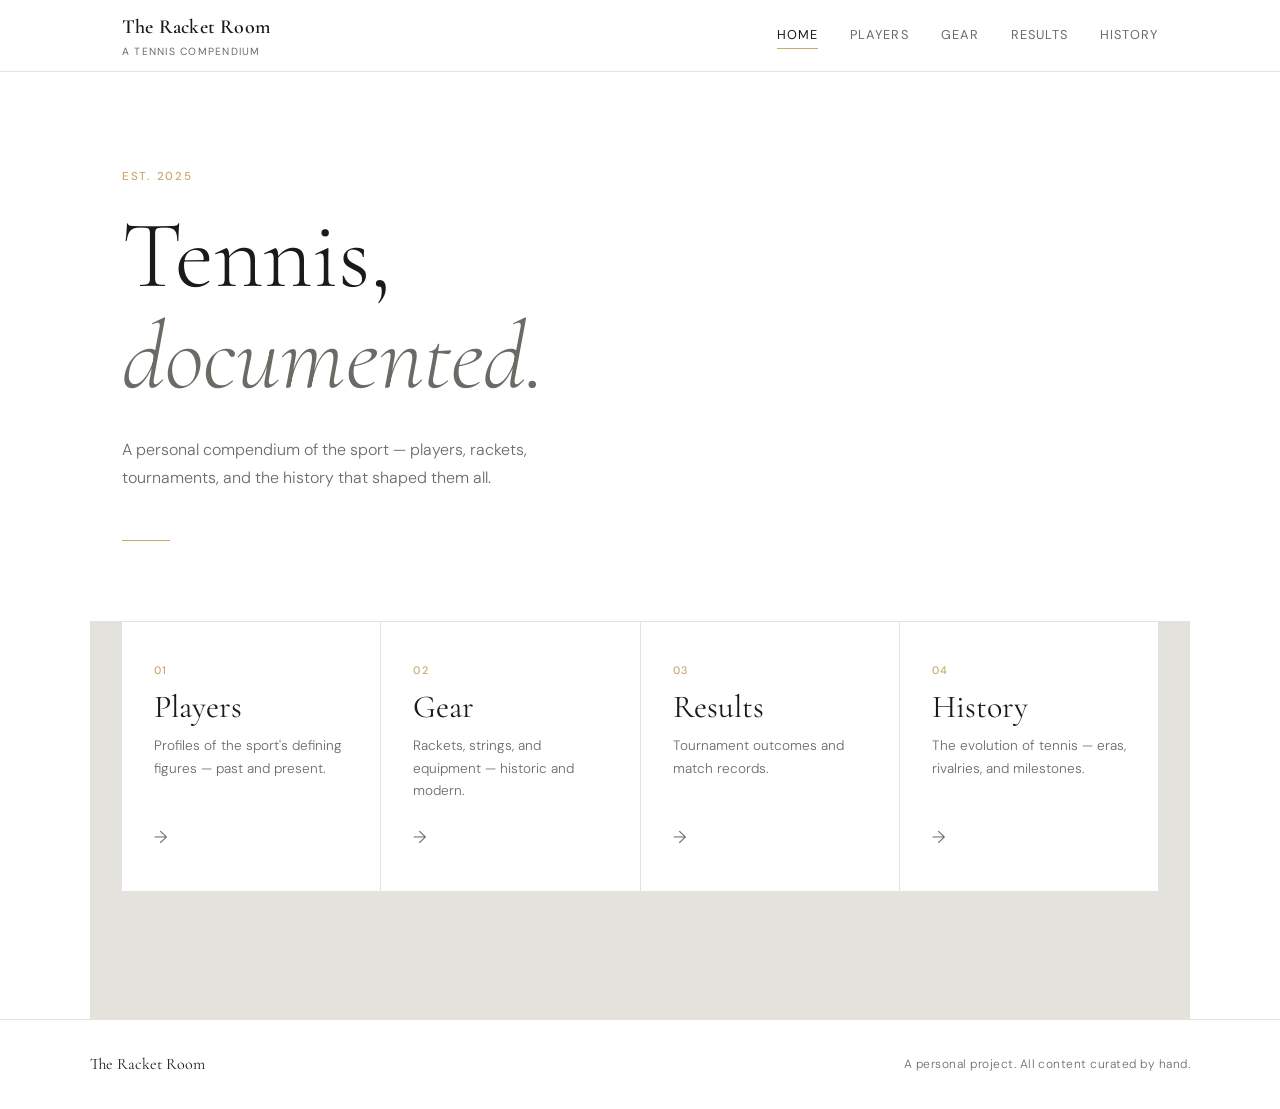
==== index.html @ 33a7996a "first html and style commit, from claude" ====
<!DOCTYPE html>
<html lang="en">
<head>
  <meta charset="UTF-8" />
  <meta name="viewport" content="width=device-width, initial-scale=1.0" />
  <title>The Racket Room</title>
  <link rel="stylesheet" href="style.css" />
  <link href="https://fonts.googleapis.com/css2?family=Cormorant+Garamond:ital,wght@0,300;0,400;0,600;1,300;1,400&family=DM+Sans:wght@300;400;500&display=swap" rel="stylesheet" />
</head>
<body>

  <header class="site-header">
    <div class="header-inner">
      <div class="logo">
        <span class="logo-main">The Racket Room</span>
        <span class="logo-sub">A Tennis Compendium</span>
      </div>
      <nav class="main-nav">
        <a href="index.html" class="nav-link active">Home</a>
        <a href="#" class="nav-link">Players</a>
        <a href="#" class="nav-link">Gear</a>
        <a href="#" class="nav-link">Results</a>
        <a href="#" class="nav-link">History</a>
      </nav>
    </div>
  </header>

  <main>

    <section class="hero">
      <div class="hero-inner">
        <p class="hero-label">Est. 2025</p>
        <h1 class="hero-title">Tennis,<br /><em>documented.</em></h1>
        <p class="hero-description">
          A personal compendium of the sport — players, rackets, tournaments, and the history that shaped them all.
        </p>
      </div>
      <div class="hero-line"></div>
    </section>

    <section class="sections-grid">
      <a href="#" class="section-card">
        <span class="card-number">01</span>
        <h2 class="card-title">Players</h2>
        <p class="card-desc">Profiles of the sport's defining figures — past and present.</p>
        <span class="card-arrow">→</span>
      </a>
      <a href="#" class="section-card">
        <span class="card-number">02</span>
        <h2 class="card-title">Gear</h2>
        <p class="card-desc">Rackets, strings, and equipment — historic and modern.</p>
        <span class="card-arrow">→</span>
      </a>
      <a href="#" class="section-card">
        <span class="card-number">03</span>
        <h2 class="card-title">Results</h2>
        <p class="card-desc">Tournament outcomes and match records.</p>
        <span class="card-arrow">→</span>
      </a>
      <a href="#" class="section-card">
        <span class="card-number">04</span>
        <h2 class="card-title">History</h2>
        <p class="card-desc">The evolution of tennis — eras, rivalries, and milestones.</p>
        <span class="card-arrow">→</span>
      </a>
    </section>

  </main>

  <footer class="site-footer">
    <div class="footer-inner">
      <span class="footer-name">The Racket Room</span>
      <span class="footer-note">A personal project. All content curated by hand.</span>
    </div>
  </footer>

</body>
</html>
---- style.css ----
/* ─── Reset & Base ─────────────────────────────────────────────── */
*, *::before, *::after {
  box-sizing: border-box;
  margin: 0;
  padding: 0;
}

:root {
  --white:      #ffffff;
  --off-white:  #f7f6f3;
  --ink:        #1a1a18;
  --ink-light:  #6b6b65;
  --accent:     #c8a96e;
  --border:     #e4e2dc;

  --font-display: 'Cormorant Garamond', Georgia, serif;
  --font-body:    'DM Sans', sans-serif;

  --max-width: 1100px;
  --header-h:  72px;
}

html {
  font-size: 16px;
  scroll-behavior: smooth;
}

body {
  background-color: var(--white);
  color: var(--ink);
  font-family: var(--font-body);
  font-weight: 300;
  line-height: 1.6;
  -webkit-font-smoothing: antialiased;
}

a {
  color: inherit;
  text-decoration: none;
}

/* ─── Header ────────────────────────────────────────────────────── */
.site-header {
  position: fixed;
  top: 0;
  left: 0;
  right: 0;
  height: var(--header-h);
  background: rgba(255, 255, 255, 0.92);
  backdrop-filter: blur(8px);
  border-bottom: 1px solid var(--border);
  z-index: 100;
}

.header-inner {
  max-width: var(--max-width);
  margin: 0 auto;
  padding: 0 2rem;
  height: 100%;
  display: flex;
  align-items: center;
  justify-content: space-between;
}

.logo {
  display: flex;
  flex-direction: column;
  gap: 1px;
}

.logo-main {
  font-family: var(--font-display);
  font-size: 1.25rem;
  font-weight: 600;
  letter-spacing: 0.01em;
  color: var(--ink);
}

.logo-sub {
  font-size: 0.65rem;
  font-weight: 400;
  letter-spacing: 0.12em;
  text-transform: uppercase;
  color: var(--ink-light);
}

.main-nav {
  display: flex;
  gap: 2rem;
  align-items: center;
}

.nav-link {
  font-size: 0.8rem;
  font-weight: 400;
  letter-spacing: 0.08em;
  text-transform: uppercase;
  color: var(--ink-light);
  transition: color 0.2s ease;
  position: relative;
}

.nav-link::after {
  content: '';
  position: absolute;
  bottom: -3px;
  left: 0;
  right: 0;
  height: 1px;
  background: var(--accent);
  transform: scaleX(0);
  transition: transform 0.25s ease;
}

.nav-link:hover,
.nav-link.active {
  color: var(--ink);
}

.nav-link:hover::after,
.nav-link.active::after {
  transform: scaleX(1);
}

/* ─── Hero ──────────────────────────────────────────────────────── */
.hero {
  padding-top: calc(var(--header-h) + 6rem);
  padding-bottom: 5rem;
  padding-left: 2rem;
  padding-right: 2rem;
  max-width: var(--max-width);
  margin: 0 auto;
}

.hero-inner {
  max-width: 600px;
}

.hero-label {
  font-size: 0.72rem;
  letter-spacing: 0.15em;
  text-transform: uppercase;
  color: var(--accent);
  font-weight: 500;
  margin-bottom: 1.25rem;
}

.hero-title {
  font-family: var(--font-display);
  font-size: clamp(3.5rem, 8vw, 6rem);
  font-weight: 300;
  line-height: 1.05;
  color: var(--ink);
  margin-bottom: 1.75rem;
}

.hero-title em {
  font-style: italic;
  color: var(--ink-light);
}

.hero-description {
  font-size: 1rem;
  font-weight: 300;
  color: var(--ink-light);
  line-height: 1.75;
  max-width: 480px;
}

.hero-line {
  width: 48px;
  height: 1px;
  background: var(--accent);
  margin-top: 3rem;
}

/* ─── Section Cards ─────────────────────────────────────────────── */
.sections-grid {
  max-width: var(--max-width);
  margin: 0 auto;
  padding: 0 2rem 8rem;
  display: grid;
  grid-template-columns: repeat(auto-fit, minmax(240px, 1fr));
  gap: 1px;
  background: var(--border);
  border-top: 1px solid var(--border);
}

.section-card {
  background: var(--white);
  padding: 2.5rem 2rem;
  display: flex;
  flex-direction: column;
  gap: 0.75rem;
  transition: background 0.2s ease;
  position: relative;
  cursor: pointer;
}

.section-card:hover {
  background: var(--off-white);
}

.card-number {
  font-size: 0.68rem;
  font-weight: 500;
  letter-spacing: 0.12em;
  color: var(--accent);
  text-transform: uppercase;
}

.card-title {
  font-family: var(--font-display);
  font-size: 2rem;
  font-weight: 400;
  color: var(--ink);
  line-height: 1;
}

.card-desc {
  font-size: 0.85rem;
  color: var(--ink-light);
  line-height: 1.65;
  flex: 1;
}

.card-arrow {
  font-size: 1.1rem;
  color: var(--ink-light);
  transition: transform 0.2s ease, color 0.2s ease;
  display: inline-block;
  margin-top: 0.5rem;
}

.section-card:hover .card-arrow {
  transform: translateX(4px);
  color: var(--ink);
}

/* ─── Footer ────────────────────────────────────────────────────── */
.site-footer {
  border-top: 1px solid var(--border);
  padding: 2rem;
}

.footer-inner {
  max-width: var(--max-width);
  margin: 0 auto;
  display: flex;
  justify-content: space-between;
  align-items: center;
  flex-wrap: wrap;
  gap: 0.5rem;
}

.footer-name {
  font-family: var(--font-display);
  font-size: 1rem;
  font-weight: 400;
  color: var(--ink);
}

.footer-note {
  font-size: 0.75rem;
  color: var(--ink-light);
  letter-spacing: 0.04em;
}

/* ─── Responsive ────────────────────────────────────────────────── */
@media (max-width: 640px) {
  .main-nav {
    gap: 1.25rem;
  }

  .nav-link {
    font-size: 0.72rem;
  }

  .sections-grid {
    grid-template-columns: 1fr;
  }

  .footer-inner {
    flex-direction: column;
    align-items: flex-start;
  }
}
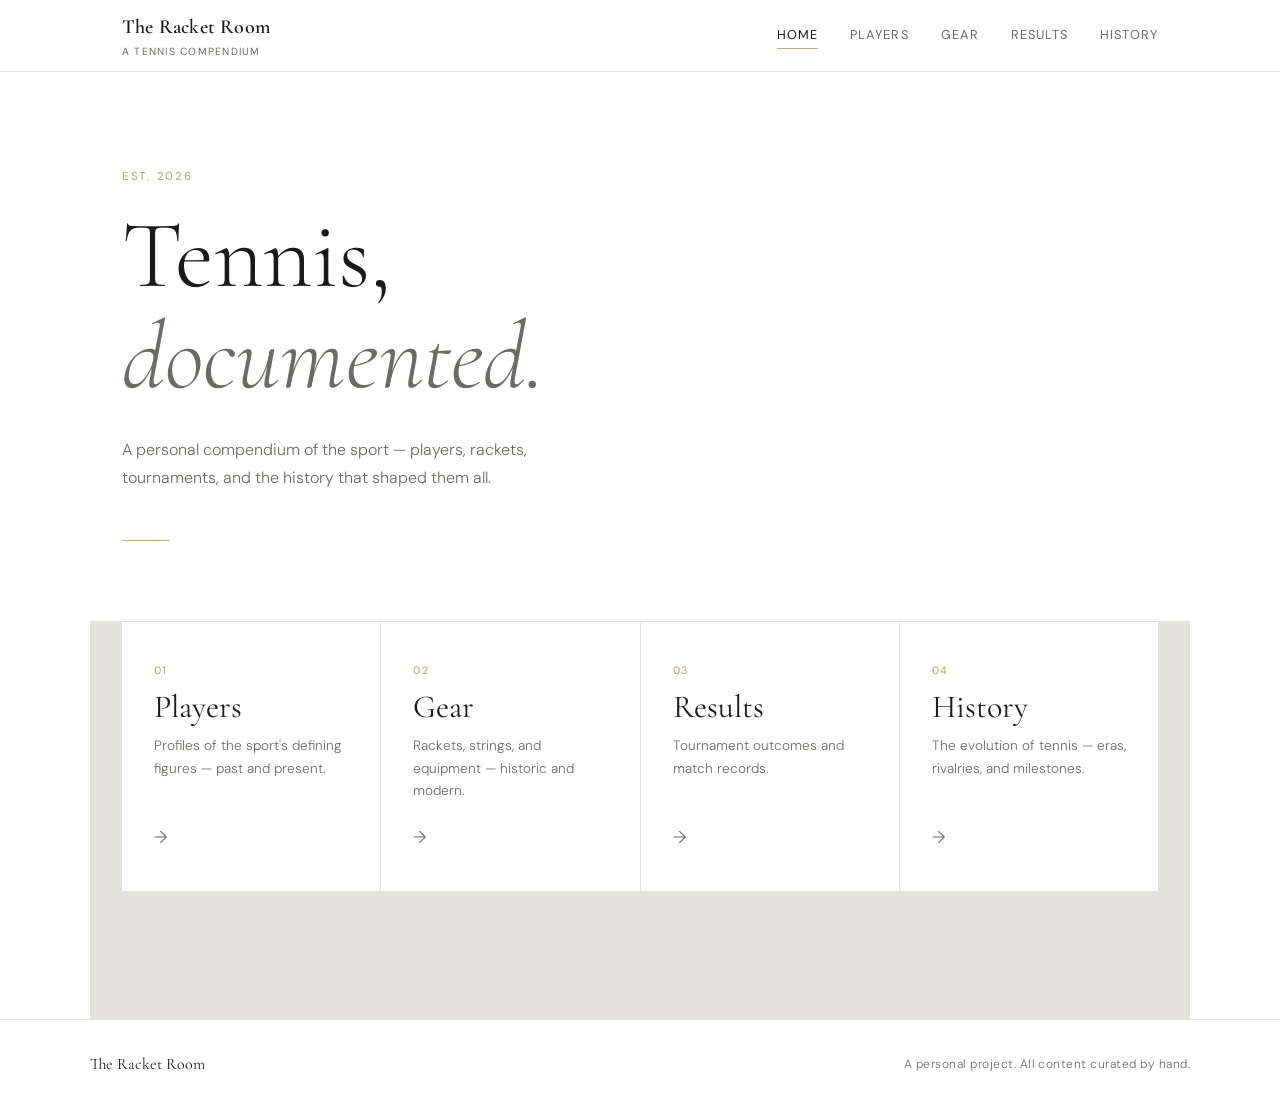
==== commit 89e6d5d4: "changed from est. 2025 to est. 2026" ====
--- a/index.html
+++ b/index.html
@@ -29,7 +29,7 @@
 
     <section class="hero">
       <div class="hero-inner">
-        <p class="hero-label">Est. 2025</p>
+        <p class="hero-label">Est. 2026</p>
         <h1 class="hero-title">Tennis,<br /><em>documented.</em></h1>
         <p class="hero-description">
           A personal compendium of the sport — players, rackets, tournaments, and the history that shaped them all.
